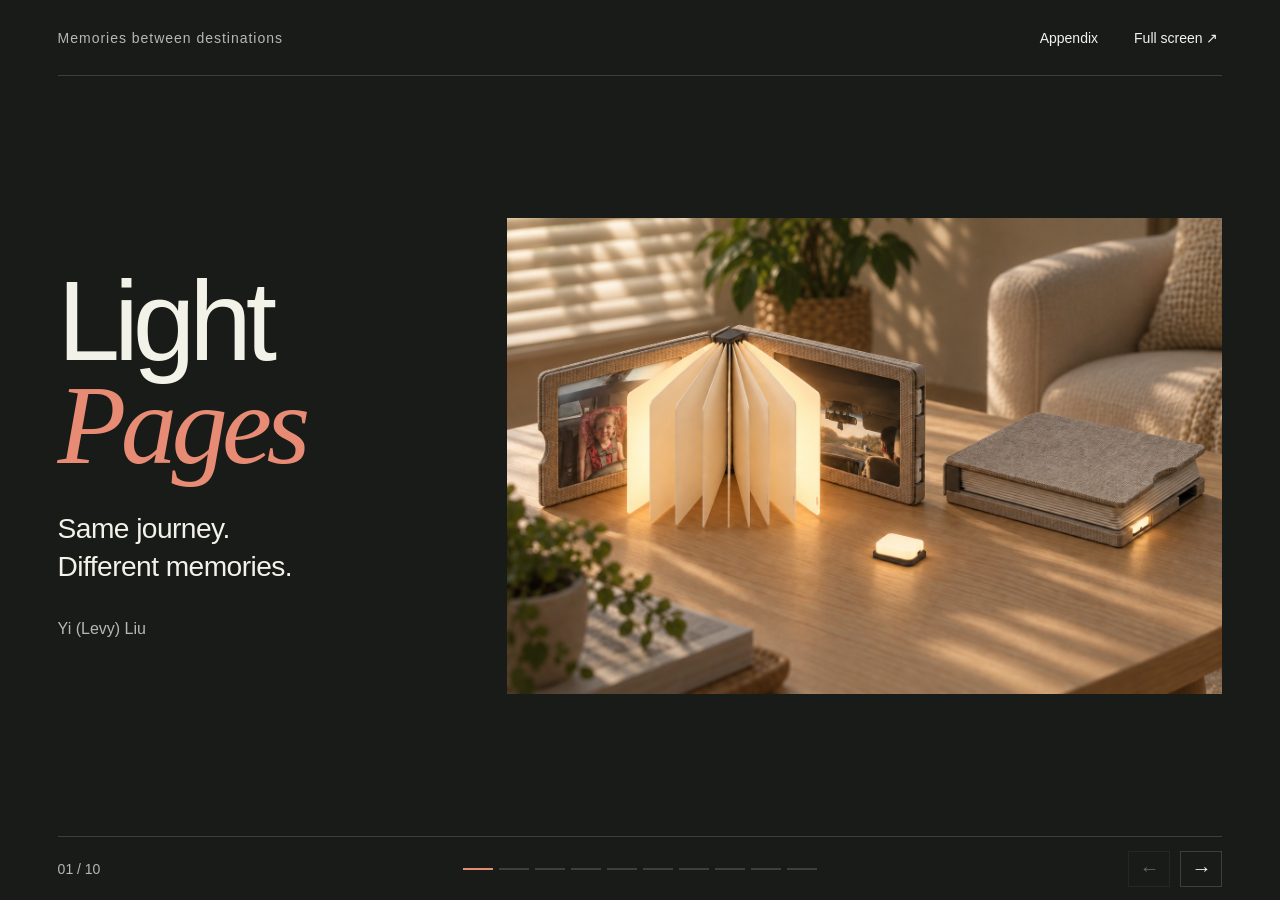
==== index.html @ c3d24982 "Publish Light Pages website" ====
<!doctype html>
<html lang="en">
<head>
  <meta charset="utf-8">
  <meta name="viewport" content="width=device-width, initial-scale=1">
  <meta name="theme-color" content="#191b19">
  <meta name="description" content="Light Pages by Yi (Levy) Liu. A shape-changing textile concept for revisiting ordinary family journeys through light and two perspectives.">
  <title>Light Pages — Yi (Levy) Liu</title>
  <meta name="light-pages-version" content="presentation-and-update-v1">
  <link rel="icon" href="data:,">
  <link rel="stylesheet" href="styles.css">
  <link rel="stylesheet" href="update.css">
  <script src="serial.js" defer></script>
  <script src="app.js" defer></script>
  <script src="update.js" defer></script>
  <script type="importmap">{"imports":{"three":"./three.module.js"}}</script>
  <script type="module" src="page-turn.js"></script>
</head>
<body>
  <a class="skip" href="#slides">Skip to presentation</a>
  <header class="topbar">
    <a id="chapter-title" class="chapter-title" href="#1" aria-label="Return to the cover">Memories between destinations</a>
    <div class="top-actions"><button id="appendix-open" class="quiet">Appendix</button><button id="fullscreen" class="quiet" aria-label="Enter fullscreen">Full screen ↗</button></div>
  </header>
  <main id="slides" tabindex="-1">
    <section class="slide hero is-active" data-label="Memories between destinations" aria-label="Slide 1, Light Pages">
      <div class="hero-copy"><h1>Light<br><em>Pages</em></h1><p class="hero-subtitle">Same journey.<br>Different memories.</p><p class="author">Yi (Levy) Liu</p></div>
      <figure class="hero-image"><img src="home.jpg" alt="Light Pages concept in a home: fabric covers, glowing pages, two image displays and small removable modules" width="1536" height="1024" fetchpriority="high"></figure>
    </section>
    <section class="slide image-slide mood" data-label="From memory to atmosphere" aria-label="Slide 2, Moodboard" hidden>
      <figure class="full-figure"><img src="moodboard.jpg" alt="Complete Memories Between Destinations moodboard: lived memory, sensory translation and product language" data-zoom></figure>
    </section>
    <section class="slide question" data-label="The design question" aria-label="Slide 3, How might we" hidden>
      <h2 class="hmw">How might we use <em>shape-changing textiles</em> to help families revisit car journeys through each other’s eyes?</h2>
    </section>
    <section class="slide exploration" data-label="Finding a familiar gesture" aria-label="Slide 4, Original sketches" hidden>
      <div class="sketch-stage" id="sketch-stage">
        <div class="sketch-grid">
          <button class="sketch-card chosen" id="focus-book" aria-label="Focus on Road Book Light" aria-pressed="false"><img src="sketch-1.jpg" alt="Original Road Book Light sketch"></button>
          <button class="sketch-card" data-sketch="2" aria-label="Enlarge Rearview Fold sketch"><img src="sketch-2.jpg" alt="Original Rearview Fold sketch"></button>
          <button class="sketch-card" data-sketch="3" aria-label="Enlarge Together Light sketch"><img src="sketch-3.jpg" alt="Original Together Light sketch"></button>
          <button class="sketch-card" data-sketch="4" aria-label="Enlarge Family Grip Handle sketch"><img src="sketch-4.jpg" alt="Original Family Grip Handle sketch"></button>
          <button class="sketch-card" data-sketch="5" aria-label="Enlarge Window Memory Shade sketch"><img src="sketch-5.jpg" alt="Original Window Memory Shade sketch"></button>
          <button class="sketch-card" data-sketch="6" aria-label="Enlarge Backseat Horizon Organizer sketch"><img src="sketch-6.jpg" alt="Original Backseat Horizon Organizer sketch"></button>
          <button class="sketch-card" data-sketch="7" aria-label="Enlarge Growing Rest Headrest sketch"><img src="sketch-7.jpg" alt="Original Growing Rest Headrest sketch"></button>
        </div>
        <button id="sketch-focus-close" class="quiet" hidden>All sketches ↙</button>
      </div>
    </section>
    <section class="slide image-slide product" data-label="The memory book" aria-label="Slide 5, Final concept" hidden>
      <figure class="full-figure"><img src="home.jpg" alt="Final home concept showing the open memory book, closed book and removable module" data-zoom></figure>
    </section>
    <section class="slide image-slide story" data-label="Keep. Revisit. Discover." aria-label="Slide 6, Full storyboard" hidden>
      <figure class="full-figure"><img src="storyboard.jpg" alt="Full nine-panel storyboard: fit two modules before travelling, spend time together, return modules to the book, open and select a page, discover both views and remember together" data-zoom></figure>
    </section>
    <section class="slide demo" data-label="A way back into the memory" aria-label="Slide 7, Interactive demonstration" hidden>
      <div class="demo-stage" id="demo-stage" data-stage="idle" aria-label="Memory and light simulation">
        <figure class="book-simulator" aria-describedby="book-state-description">
          <img src="book-idle.png" data-book-state="idle" alt="Light Pages model: both screens and light pages off" aria-hidden="false">
          <img src="book-A.png" data-book-state="A" alt="Light Pages model: left screen shows the child and left outer page glows" aria-hidden="true">
          <img src="book-B.png" data-book-state="B" alt="Light Pages model: right screen shows the road and right outer page glows" aria-hidden="true">
          <img src="book-compare.png" data-book-state="compare" alt="Light Pages model: both screens display photos and both outer pages glow" aria-hidden="true">
          <figcaption id="book-state-description" class="sr-only">Both displays are blank and both light pages are off.</figcaption>
        </figure>
      </div>
      <div class="demo-bottom">
        <div class="demo-actions" role="group" aria-label="Revisit a memory"><button data-stage="A" data-light="A">Revisit <span aria-hidden="true">↗</span></button><button data-stage="B" data-light="B">Another view <span aria-hidden="true">↗</span></button><button data-stage="compare" data-light="C">Compare <span aria-hidden="true">↔</span></button></div>
        <div class="connection-bar"><span class="connection-state" id="mode-label">Simulation</span><button id="turn-mode" class="quiet" disabled>Loading page turn…</button><button id="reset-demo" class="quiet" data-stage="idle" data-light="0">Reset / lights off</button><button id="hardware-open" class="quiet">Arduino setup ↗</button></div>
      </div>
      <p id="demo-announcement" class="sr-only" role="status" aria-live="polite">Simulation. No photo selected.</p>
    </section>
    <section class="slide closing" data-label="A memory entry point" aria-label="Slide 8, Thank you" hidden>
      <div><h2>Thank <em>you.</em></h2></div><figure><img src="moment-3.jpg" alt="A family gathered around the memory book, its fabric back facing us"></figure>
    </section>
    <section class="slide presentation-record" data-label="Presentation &amp; feedback" aria-label="Slide 9, Presentation and feedback" hidden>
      <div class="record-grid">
        <button class="record-card record-video" data-video="presentation-video-1.mp4" data-title="In-class presentation · Clip 01" aria-label="Play presentation video 1">
          <img src="presentation-video-1-poster.jpg" alt="In-class presentation, video 1" loading="lazy"><span class="play-mark" aria-hidden="true">▶</span><span class="record-caption">Presentation <span>01 · 0:22 ↗</span></span>
        </button>
        <button class="record-card record-video" data-video="presentation-video-2.mp4" data-title="In-class presentation · Clip 02" aria-label="Play presentation video 2">
          <img src="presentation-video-2-poster.jpg" alt="In-class presentation, video 2" loading="lazy"><span class="play-mark" aria-hidden="true">▶</span><span class="record-caption">Presentation <span>02 · 0:18 ↗</span></span>
        </button>
        <button class="record-card" data-photo="presentation-photo-1.jpg" data-title="The presentation desk" aria-label="Enlarge presentation desk photo"><img src="presentation-photo-1.jpg" alt="Presentation desk with prototype, laptop, sketches and feedback notes" loading="lazy"><span class="record-caption">On the desk <span>↗</span></span></button>
        <button class="record-card" data-photo="presentation-photo-2.jpg" data-title="Class feedback · Form and pages" aria-label="Enlarge feedback photo 1"><img src="presentation-photo-2.jpg" alt="Class feedback notes next to the Road Book Light sketch" loading="lazy"><span class="record-caption">Feedback / 01 <span>↗</span></span></button>
        <button class="record-card" data-photo="presentation-photo-3.jpg" data-title="Class feedback · Light and the physical prototype" aria-label="Enlarge feedback photo 2"><img src="presentation-photo-3.jpg" alt="Feedback on the connection between physical lights and the presentation demo" loading="lazy"><span class="record-caption">Feedback / 02 <span>↗</span></span></button>
        <button class="record-card" data-photo="presentation-photo-4.jpg" data-title="Class feedback · Shared memories and perspectives" aria-label="Enlarge feedback photo 3"><img src="presentation-photo-4.jpg" alt="Feedback notes about shared memories, perspectives and the prototype" loading="lazy"><span class="record-caption">Feedback / 03 <span>↗</span></span></button>
      </div>
      <p class="record-hint">In the classroom · September 28, 2026 <span>Click to enlarge or play</span></p>
    </section>
    <section class="slide design-update" data-label="Design update · One book, two perspectives" aria-label="Slide 10, Interactive design update" hidden>
      <iframe id="updated-model" data-src="model.html" title="Interactive full-bleed Light Pages accordion model" aria-label="Drag to rotate Light Pages and discover two different photos" loading="lazy"></iframe>
    </section>
  </main>
  <footer class="presentation-nav"><span id="slide-count">01 / 10</span><nav id="slide-dots" aria-label="Presentation slides"></nav><div class="nav-end"><button id="prev" aria-label="Previous slide">←</button><button id="next" aria-label="Next slide">→</button></div></footer>
  <dialog id="record-dialog" aria-labelledby="record-title"><div class="record-dialog-heading"><h2 id="record-title"></h2><button id="record-close" class="close-button" aria-label="Close media viewer">×</button></div><div class="record-media"><img id="record-large" alt="" hidden><video id="record-player" controls playsinline preload="none" hidden></video></div><a id="record-original" class="quiet" target="_blank" rel="noreferrer">Open media in a new tab ↗</a></dialog>
  <dialog id="hardware-dialog"><div class="hardware-heading"><h2>Arduino setup</h2><button id="hardware-close" class="close-button" aria-label="Close Arduino setup">×</button></div><p id="demo-status" role="status" aria-live="polite">Screen only. No physical lights are connected.</p><div class="hardware-actions"><button id="connect" class="primary">Connect Arduino</button><button id="disconnect" class="quiet" hidden>Disconnect safely</button><button id="rehearsal" class="quiet" hidden>Continue with simulation</button></div><div class="setup-details"><p>Use Chrome and the local launcher. Upload the included V2 two-light sketch; close Arduino Serial Monitor before connecting.</p><p>Disconnect the servo’s power and signal; disengage its drive before opening the book by hand. Keep each LED’s series resistor. Only D6 and D11 are used.</p><p>V2 firmware required. Revisit → left / A / D6. Another view → right / B / D11. Compare → both on. Board acknowledgement confirms a command, not measured light output.</p><p>The on-screen glow is an illustrative memory cue, not a recorded light trace. These photos illustrate the concept, not one synchronised journey. No recording runs on this page.</p></div></dialog>
  <dialog id="appendix"><div class="appendix-header"><div><p class="eyebrow">LIGHT PAGES / DESIGN ARCHIVE</p><h2>Appendix</h2></div><div><a id="pdf-link" class="quiet" href="Light_Pages_Pitch_Appendix.pdf" download>Earlier PDF · 6-page pitch</a><button id="appendix-close" class="close-button" aria-label="Close appendix">×</button></div></div><div id="appendix-content"></div></dialog>
  <dialog id="image-dialog"><button id="image-close" class="close-button" aria-label="Close enlarged image">×</button><img id="image-large" src="moodboard.jpg" alt=""><p id="image-caption"></p></dialog>
  <div id="toast" role="status" hidden></div>
</body>
</html>
---- styles.css ----
:root{color-scheme:dark;--bg:#191b19;--panel:#242724;--ink:#f3f2e9;--muted:#b5b9b1;--line:#3b403a;--orange:#e88b74;--paper:#f8f7f3;--head:76px;--foot:64px;font-family:Arial,Helvetica,sans-serif;font-size:16px;color:var(--ink);background:var(--bg)}
*{box-sizing:border-box}body{margin:0}button,a{touch-action:manipulation;color:inherit}button{font:inherit;cursor:pointer;background:transparent;border:1px solid var(--line);border-radius:0}button:disabled{opacity:.35;cursor:default}button:hover:not(:disabled){border-color:var(--orange);color:var(--orange)}button:focus-visible,a:focus-visible,[role=button]:focus-visible{outline:2px solid var(--orange);outline-offset:5px}a{text-underline-offset:5px}img{display:block;max-width:100%;height:auto}figure,p,h1,h2,h3{margin:0}h1,h2,h3{font-weight:400}em{font-family:Georgia,'Times New Roman',serif;font-weight:400;color:var(--orange)}p{line-height:1.6}[hidden]{display:none!important}.sr-only{position:absolute;width:1px;height:1px;padding:0;margin:-1px;overflow:hidden;clip-path:inset(50%);white-space:nowrap;border:0}.skip{position:fixed;top:-100px;background:var(--paper);color:#191b19;padding:16px;z-index:20}.skip:focus{top:0}.quiet{border:0;padding:10px 4px;font-size:.875rem;background:transparent;text-decoration:none}.quiet:hover{color:var(--orange)}
.topbar{height:var(--head);margin:0 4.5vw;display:flex;align-items:center;justify-content:space-between;gap:24px;border-bottom:1px solid var(--line)}.chapter-title{color:var(--muted);font-size:.875rem;letter-spacing:.07em;text-decoration:none}.top-actions{display:flex;gap:28px;align-items:center}.slide{height:calc(100svh - var(--head) - var(--foot));min-height:480px;padding:4vh 4.5vw;display:flex;flex-direction:column}.slide.is-active{animation:arrive .3s ease-out}@keyframes arrive{from{opacity:.45;transform:translateY(5px)}to{opacity:1;transform:none}}
.hero{display:grid;grid-template-columns:.78fr 1.4fr;gap:4vw;align-items:center}.hero-copy h1{font-size:clamp(5rem,8.8vw,9.5rem);line-height:.91;letter-spacing:-.055em}.hero-copy h1 em{letter-spacing:-.05em}.hero-subtitle{font-size:clamp(1.4rem,2.2vw,2rem);line-height:1.35;margin-top:34px;letter-spacing:-.02em}.author{font-size:1rem;color:var(--muted);margin-top:30px}.hero-image{width:100%}.hero-image img{width:100%;max-height:calc(100svh - 220px);object-fit:contain}
.image-slide{padding-top:2.3vh;padding-bottom:2.3vh;align-items:center;justify-content:center}.full-figure{height:100%;width:100%;display:flex;justify-content:center;align-items:center;min-height:0}.full-figure img{width:100%;height:100%;object-fit:contain}.full-figure img[data-zoom]{cursor:zoom-in}.question{justify-content:center;padding-left:9vw;padding-right:9vw}.hmw{font-size:clamp(2rem,3.65vw,3.8rem);line-height:1.3;letter-spacing:-.035em;max-width:27em}.hmw em{font-style:normal;font-family:inherit}
.exploration{padding-top:3vh;padding-bottom:3vh}.sketch-stage{width:100%;height:100%;position:relative;min-height:0}.sketch-grid{display:grid;height:100%;grid-template-columns:repeat(4,minmax(0,1fr));grid-template-rows:repeat(2,minmax(0,1fr));gap:18px}.sketch-card{padding:8px;background:var(--paper);border:1px solid #ffffff20;min-height:0;overflow:hidden;transition:opacity .4s,filter .4s,transform .4s,border-color .3s}.sketch-card img{width:100%;height:100%;object-fit:contain}.sketch-card.chosen{grid-column:1;grid-row:1/3;border:2px solid var(--orange);position:relative;z-index:1}.sketch-card:hover:not(:disabled){transform:translateY(-3px)}.sketch-stage.is-focused .sketch-card:not(.chosen){opacity:.11;filter:grayscale(1);pointer-events:none}.sketch-stage.is-focused .chosen{position:absolute;width:64%;height:100%;left:18%;top:0;box-shadow:0 12px 60px #0006;animation:focus-sketch .45s ease-out}.sketch-stage.is-focused .chosen:hover{transform:none}#sketch-focus-close{position:absolute;bottom:0;right:0;color:var(--orange);z-index:2}@keyframes focus-sketch{from{opacity:.5;transform:scale(.92)}to{opacity:1;transform:scale(1)}}
.demo{padding-top:3vh;padding-bottom:2vh;gap:22px}.demo-stage{position:relative;flex:1;min-height:0;isolation:isolate;background:#20231f;overflow:hidden}.light-field{position:absolute;inset:0;z-index:-1;overflow:hidden}.light-wash{position:absolute;inset:0;background:radial-gradient(ellipse at 50% 78%,#e88b741e,transparent 65%);transition:background .8s}.light-trace{position:absolute;bottom:15%;width:6%;height:67%;background:linear-gradient(90deg,#e88b74aa,#f9d6b9,#e88b7466);filter:blur(2px);opacity:.06;border-radius:50%;transition:opacity .8s,box-shadow .8s;box-shadow:0 0 25px #e88b7410}.trace-b{left:13%}.trace-a{right:13%}.demo-stage[data-stage=B] .trace-b,.demo-stage[data-stage=A] .trace-a{opacity:.95;box-shadow:0 0 35px 15px #e88b7460,0 0 110px 55px #e88b7438}.demo-stage[data-stage=B] .light-wash{background:radial-gradient(ellipse at 12% 55%,#e88b7440,transparent 70%)}.demo-stage[data-stage=A] .light-wash{background:radial-gradient(ellipse at 88% 55%,#e88b7440,transparent 70%)}.memory-images{width:100%;height:100%;display:grid;grid-template-columns:1fr;align-items:center;padding:24px 24% 24px 27%;gap:24px}.demo-stage[data-stage=A] .memory-images{padding:24px 27% 24px 10%}.view-card{height:100%;min-height:0;display:flex;align-items:center;justify-content:center;animation:arrive .5s ease}.view-card img{width:100%;height:100%;object-fit:contain;filter:saturate(.78);max-height:100%;box-shadow:none}.demo-stage[data-stage=compare]{background:var(--bg)}.demo-stage[data-stage=compare] .memory-images{grid-template-columns:1fr 1fr;padding:18px 0;gap:3vw}.demo-stage[data-stage=compare] .light-field{opacity:0}.demo-stage[data-stage=idle] .light-trace{height:38%;width:2%;bottom:25%;opacity:.14}.demo-bottom{display:flex;justify-content:space-between;gap:24px;align-items:center;flex-wrap:wrap}.demo-actions{display:flex;gap:12px}.demo-actions button{padding:15px 20px;min-width:145px;font-size:1rem;display:flex;align-items:center;justify-content:space-between;gap:28px}.demo-actions button.selected{border-color:var(--orange);background:var(--orange);color:#191b19}.demo-actions button span{font-size:1.25rem}.connection-bar{display:flex;gap:18px;align-items:center;flex-wrap:wrap}.connection-state{font-size:.875rem;color:var(--muted);display:flex;align-items:center;gap:7px}.connection-state:before{content:'';width:5px;height:5px;background:var(--muted);border-radius:50%}.connection-state[data-mode=hardware]{color:var(--orange)}.connection-state[data-mode=hardware]:before{background:var(--orange)}.connection-state[data-mode=error]{color:#ffb99e}
.closing{display:grid;grid-template-columns:1fr 1.15fr;align-items:center;gap:7vw;padding-left:8vw;padding-right:8vw}.closing h2{font-size:clamp(4rem,6.5vw,7rem);line-height:1.05;letter-spacing:-.05em}.closing h2 em{display:block}.closing img{width:100%;max-height:58vh;object-fit:contain}
.presentation-nav{height:var(--foot);margin:0 4.5vw;border-top:1px solid var(--line);display:grid;grid-template-columns:1fr auto 1fr;align-items:center;gap:24px}#slide-count{font-size:.875rem;color:var(--muted);font-variant-numeric:tabular-nums}#slide-dots{display:flex;align-items:center;gap:6px}#slide-dots button{width:30px;height:32px;border:0;position:relative;padding:0}#slide-dots button:after{content:'';display:block;height:2px;background:var(--line);width:100%}#slide-dots button[aria-current=true]:after{background:var(--orange)}#slide-dots button:hover:after{background:var(--ink)}.nav-end{display:flex;justify-content:flex-end;gap:10px}.nav-end button{width:42px;height:36px;font-size:1.25rem}
dialog{border:1px solid var(--line);background:var(--bg);color:var(--ink);padding:0;max-width:none}dialog::backdrop{background:#10120fd9;backdrop-filter:blur(4px)}.close-button{width:42px;height:42px;font-size:1.8rem;flex:0 0 42px}.eyebrow{font-size:.875rem;letter-spacing:.09em;color:var(--muted);line-height:1.5}.small-note{font-size:.875rem;line-height:1.6;color:var(--muted)}#appendix{width:94vw;height:91svh;max-height:94svh}.appendix-header{display:flex;justify-content:space-between;align-items:center;padding:24px 32px;border-bottom:1px solid var(--line);position:sticky;top:0;background:var(--bg);z-index:1}.appendix-header h2{font-size:2rem;margin-top:8px}.appendix-header>div:last-child{display:flex;align-items:center;gap:30px}#appendix-content{padding:32px}.archive-section{padding-bottom:48px;margin-bottom:36px;border-bottom:1px solid var(--line)}.archive-section h3{font-size:1.75rem;margin-bottom:12px}.archive-section>p{color:var(--muted);max-width:70em;margin-bottom:24px}.archive-section>img{width:100%;max-height:650px;object-fit:contain;cursor:zoom-in}.archive-grid{display:grid;grid-template-columns:repeat(2,1fr);gap:26px}.archive-grid img{width:100%;max-height:500px;object-fit:contain;cursor:zoom-in}.archive-grid figcaption{margin-top:10px;font-size:.875rem;color:var(--muted);line-height:1.5}.archive-text-grid{display:grid;grid-template-columns:1fr 1fr;gap:40px}.archive-text-grid h4{font-size:1rem}.archive-text-grid p,.archive-text-grid li{line-height:1.6;font-size:1rem;margin-bottom:10px}.pending-note{border-left:3px solid var(--orange);padding:16px 20px;background:var(--panel)}#image-dialog{width:94vw;height:94svh;padding:30px;overflow:auto}#image-dialog>.close-button{position:absolute;right:18px;top:18px;z-index:1;background:var(--bg)}#image-large{width:100%;height:calc(94svh - 115px);object-fit:contain}#image-caption{text-align:center;margin-top:12px;font-size:.875rem;line-height:1.5;color:var(--muted)}#hardware-dialog{width:min(610px,92vw);max-height:90svh;padding:28px;overflow:auto}.hardware-heading{display:flex;align-items:center;justify-content:space-between;gap:24px;margin-bottom:24px}.hardware-heading h2{font-size:1.75rem}#demo-status{font-size:1rem;color:var(--orange);min-height:52px}.hardware-actions{display:flex;flex-wrap:wrap;gap:14px;align-items:center;margin:20px 0}.primary{padding:14px 20px;background:var(--orange);color:#191b19}.primary:hover:not(:disabled){color:#191b19;background:#f0b29f}.setup-details{border-top:1px solid var(--line);padding-top:20px;color:var(--muted)}.setup-details p{font-size:.875rem;margin-bottom:14px}#toast{position:fixed;bottom:82px;left:50%;transform:translateX(-50%);padding:12px 20px;background:var(--paper);color:var(--bg);font-size:.875rem;z-index:10;max-width:90vw}body.modal-open{overflow:hidden}
@media(max-height:800px) and (min-width:1001px){:root{--head:62px;--foot:58px}.slide{padding-top:3vh;padding-bottom:3vh;min-height:0}.hero-copy h1{font-size:8vw}.hero-subtitle{margin-top:24px}.author{margin-top:24px}.image-slide{padding-top:2vh;padding-bottom:2vh}.demo{gap:16px;padding-top:2vh;padding-bottom:2vh}.demo-actions button{padding:12px 16px;min-width:130px}.connection-bar{gap:12px}.demo-bottom{gap:14px}.hero-image img{max-height:calc(100svh - 174px)}}
@media(max-width:1100px){.demo-bottom{justify-content:center}.demo-actions{justify-content:center}.connection-bar{justify-content:center}.hmw{font-size:clamp(2rem,3.6vw,3rem)}.hero-copy h1{font-size:8.8vw}.top-actions{gap:18px}.sketch-grid{gap:12px}}
@media(max-width:720px){:root{--head:68px;--foot:64px}.topbar{margin:0 20px;gap:12px}.chapter-title{font-size:.875rem;letter-spacing:0;max-width:65%;line-height:1.3}.top-actions #fullscreen{display:none}.slide{height:auto;min-height:calc(100svh - var(--head) - var(--foot));padding:30px 20px;gap:26px}.hero{display:flex;justify-content:center;align-items:stretch}.hero-copy h1{font-size:4.7rem;line-height:.95}.hero-copy h1 br{display:none}.hero-subtitle{font-size:1.45rem;margin-top:22px}.hero-subtitle br{display:none}.author{margin-top:16px}.hero-image img{max-height:none}.image-slide{justify-content:center}.full-figure{height:auto}.full-figure img{height:auto;max-height:72svh;object-fit:contain}.question{padding:35px 24px}.hmw{font-size:2rem;line-height:1.34;letter-spacing:-.025em}.sketch-stage{height:640px}.sketch-grid{grid-template-columns:repeat(2,minmax(0,1fr));grid-template-rows:repeat(4,minmax(0,1fr));gap:10px}.sketch-card.chosen{grid-row:auto;grid-column:auto}.sketch-stage.is-focused .chosen{left:0;top:0;width:100%;height:88%}.demo-stage{height:420px;flex:none}.memory-images,.demo-stage[data-stage=A] .memory-images{padding:25px 14%}.trace-b{left:3%}.trace-a{right:3%}.demo-stage[data-stage=compare] .memory-images{grid-template-columns:1fr;grid-template-rows:1fr 1fr;padding:0;gap:14px}.demo-bottom{gap:20px}.demo-actions{gap:8px;width:100%}.demo-actions button{padding:12px 9px;min-width:0;flex:1;font-size:.875rem;gap:6px}.demo-actions button span{display:none}.connection-bar{gap:12px}.closing{display:flex;justify-content:center}.closing h2{font-size:4.5rem}.closing h2 em{display:inline}.closing img{max-height:none}.presentation-nav{margin:0;padding:0 20px;position:sticky;bottom:0;background:var(--bg);z-index:3;gap:8px;grid-template-columns:auto 1fr auto}#slide-dots{justify-content:center;gap:4px}#slide-dots button{width:15px}.nav-end{gap:6px}.nav-end button{width:34px}.appendix-header{padding:18px;gap:16px}.appendix-header>div:last-child{gap:10px}.appendix-header a{max-width:100px;font-size:.875rem}.appendix-header .eyebrow{font-size:.875rem}.appendix-header h2{font-size:1.5rem}#appendix-content{padding:20px}.archive-grid,.archive-text-grid{grid-template-columns:1fr}.archive-section h3{font-size:1.5rem}.archive-section{padding-bottom:28px}#image-dialog{padding:14px}}
@media(prefers-reduced-motion:reduce){*{animation:none!important;transition:none!important;scroll-behavior:auto!important}}
.sketch-card.chosen{grid-column:auto;grid-row:auto}
.light-trace{width:.8%;border-radius:3px;filter:blur(3px)}
.demo-stage[data-stage=compare] .view-card{background:var(--panel);padding:12px}
@media(max-width:720px){.hero-copy h1 br,.hero-subtitle br{display:initial}}
body.paper-theme{color-scheme:light;--bg:#faf9f6;--panel:#eeede8;--ink:#242823;--muted:#5f655c;--line:#d6d8cf;color:var(--ink);background:var(--bg)}
body.paper-theme .topbar,body.paper-theme .presentation-nav{color:var(--ink);background:var(--bg)}
body.paper-theme .image-slide{padding-top:12px;padding-bottom:12px}
.mood .full-figure{overflow:hidden}
.mood .full-figure img{width:100%;height:auto;max-height:none;flex-shrink:0;mix-blend-mode:multiply}
.story .full-figure img{mix-blend-mode:multiply}
.demo-stage,.demo-stage[data-stage=compare]{background:radial-gradient(ellipse at 50% 76%,#dba07835 0%,#b987581a 42%,#20231f00 77%),#20231f}
.demo-stage::before,.demo-stage::after{content:'';position:absolute;inset:0;pointer-events:none;opacity:0;transition:opacity .95s ease-in-out}
.demo-stage::before{background:radial-gradient(ellipse at 28% 68%,#e88b7422,transparent 62%)}
.demo-stage::after{background:radial-gradient(ellipse at 72% 68%,#e88b7422,transparent 62%)}
.demo-stage[data-stage=A]::before,.demo-stage[data-stage=B]::after,.demo-stage[data-stage=compare]::before,.demo-stage[data-stage=compare]::after{opacity:1}
.book-simulator{position:relative;z-index:1;width:100%;height:100%;animation:book-breathe 7s ease-in-out infinite;will-change:transform}
.book-simulator img{position:absolute;inset:0;width:100%;height:100%;object-fit:contain;filter:drop-shadow(0 20px 25px #0005);opacity:0;pointer-events:none;transition:opacity .9s ease-in-out}
.book-simulator img[data-book-state=idle],.book-simulator img[aria-hidden=false]{opacity:1}
@keyframes book-breathe{0%,100%{transform:translateY(3px) rotate(-.12deg)}50%{transform:translateY(-3px) rotate(.12deg)}}
.demo-actions button{transition:background-color .45s ease,border-color .45s ease,color .45s ease}
@media(max-width:720px){.mood .full-figure img{max-height:none}.demo-stage{height:360px}}
@media(prefers-reduced-motion:reduce){.book-simulator{animation:none;will-change:auto}.book-simulator img,.demo-stage::before,.demo-stage::after,.demo-actions button{transition:none}}
.book-live{position:absolute;inset:0;z-index:2;pointer-events:none;opacity:0;transition:opacity .6s ease}
.book-live canvas{display:block;width:100%;height:100%}
.demo-stage.webgl-ready .book-live{opacity:1}
.demo-stage.webgl-ready .book-simulator{opacity:0;animation:none}
.book-simulator{transition:opacity .6s ease}
#turn-mode{color:var(--orange)}
.demo-actions button{min-width:132px}
.connection-bar{gap:12px}
@media(max-width:720px){.demo-actions button{min-width:0}}
@media(prefers-reduced-motion:reduce){.book-live,.book-simulator{transition:none}}
---- update.css ----
/* Additions only. The first eight slides keep their approved layout and styling. */
.presentation-record{gap:16px;padding-top:3vh;padding-bottom:2vh}
.record-grid{display:grid;grid-template-columns:1fr 1fr 1.1fr 1.1fr;grid-template-rows:repeat(2,minmax(0,1fr));gap:16px;min-height:0;flex:1}
.record-card{position:relative;overflow:hidden;min-height:0;padding:0;background:#20221f;border:1px solid var(--line);text-align:left;transition:border-color .2s,transform .2s}
.record-card:hover{transform:translateY(-3px)}
.record-card img{width:100%;height:100%;object-fit:contain;padding-bottom:35px}
.record-video{grid-row:1/3}
.record-video:nth-child(1){grid-column:1}
.record-video:nth-child(2){grid-column:2}
.record-caption{position:absolute;bottom:0;left:0;right:0;height:35px;padding:8px 12px;background:var(--panel);color:var(--ink);display:flex;justify-content:space-between;gap:8px;font-size:.75rem;letter-spacing:.025em}
.record-caption span{color:var(--muted)}
.play-mark{position:absolute;left:50%;top:50%;transform:translate(-50%,-50%);width:49px;height:49px;border:1px solid #f3f2e966;border-radius:50%;background:#191b19aa;color:var(--ink);display:grid;place-items:center;font-size:17px;padding-left:3px;backdrop-filter:blur(4px)}
.record-card:hover .play-mark{color:var(--orange);border-color:var(--orange)}
.record-hint{display:flex;justify-content:space-between;color:var(--muted);font-size:.75rem;gap:15px}
.design-update{padding-top:2vh;padding-bottom:2vh}
#updated-model{width:100%;height:100%;border:0;min-height:0;flex:1;background:radial-gradient(ellipse at 50% 85%,#e88b7414,transparent 65%)}
#record-dialog{width:94vw;height:94svh;padding:20px 26px;overflow:auto}
.record-dialog-heading{display:flex;align-items:center;justify-content:space-between;gap:20px}
.record-dialog-heading h2{font-size:1rem;color:var(--muted)}
.record-media{height:calc(94svh - 135px);display:flex;justify-content:center;align-items:center;padding:12px 0}
.record-media img,.record-media video{height:100%;width:100%;object-fit:contain;display:block}
#record-original{display:block;width:max-content;max-width:100%}
@media(max-width:900px){.record-grid{gap:10px}.record-caption{padding:8px;font-size:.7rem}}
@media(max-width:720px){.record-grid{grid-template-columns:repeat(2,minmax(0,1fr));grid-template-rows:300px 240px 240px;flex:none}.record-video{grid-row:1}.record-hint{flex-direction:column;gap:3px}.design-update{height:calc(100svh - var(--head) - var(--foot));min-height:500px;padding:20px 12px;gap:0}#record-dialog{padding:14px}.record-media{height:calc(94svh - 140px)}}
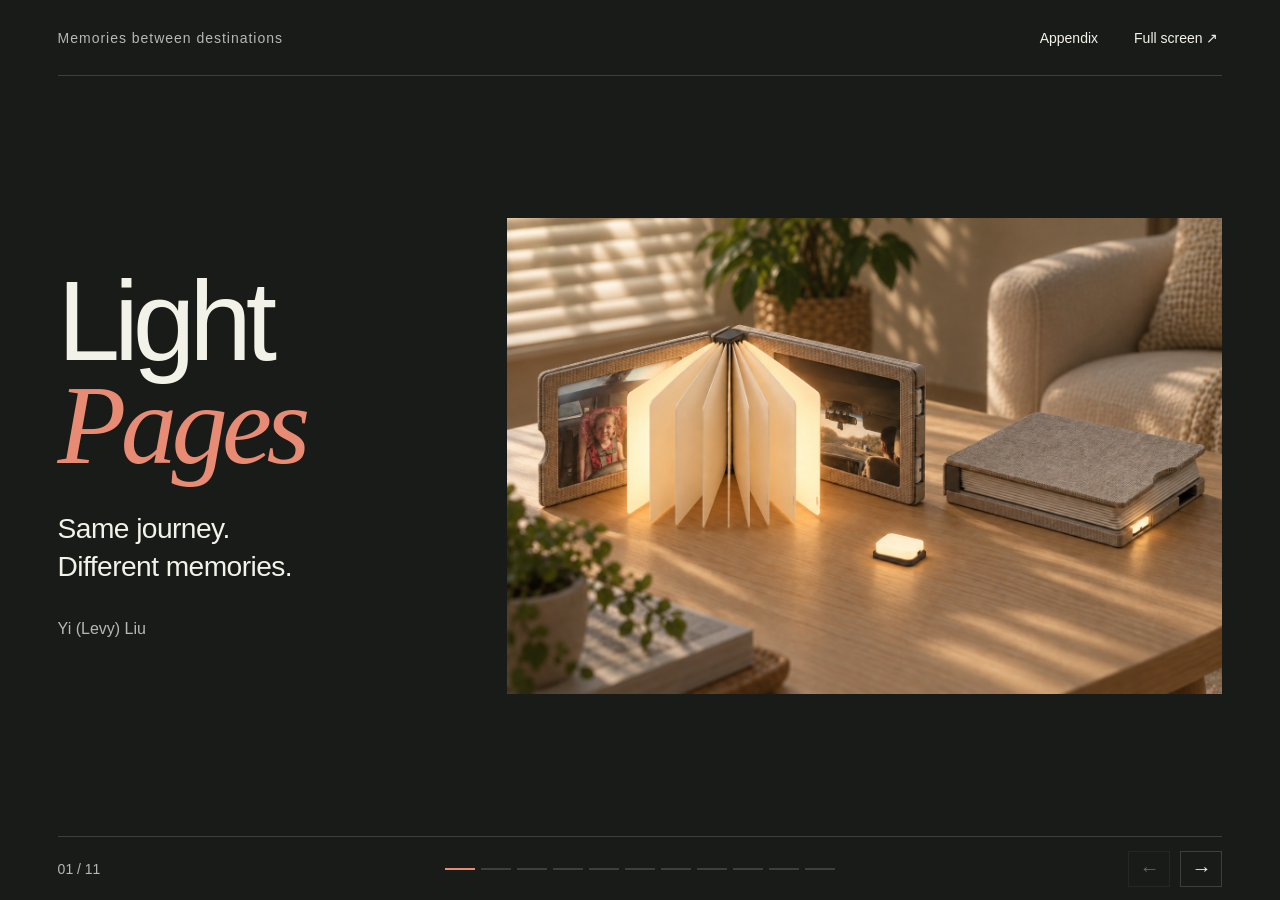
==== commit eabc8ce5: "Add form study and slow lighting" ====
--- a/index.html
+++ b/index.html
@@ -6,13 +6,13 @@
   <meta name="theme-color" content="#191b19">
   <meta name="description" content="Light Pages by Yi (Levy) Liu. A shape-changing textile concept for revisiting ordinary family journeys through light and two perspectives.">
   <title>Light Pages — Yi (Levy) Liu</title>
-  <meta name="light-pages-version" content="presentation-and-update-v1">
+  <meta name="light-pages-version" content="form-study-and-slow-light-v2">
   <link rel="icon" href="data:,">
   <link rel="stylesheet" href="styles.css">
-  <link rel="stylesheet" href="update.css">
+  <link rel="stylesheet" href="update.css?v=2">
   <script src="serial.js" defer></script>
   <script src="app.js" defer></script>
-  <script src="update.js" defer></script>
+  <script src="update.js?v=2" defer></script>
   <script type="importmap">{"imports":{"three":"./three.module.js"}}</script>
   <script type="module" src="page-turn.js"></script>
 </head>
@@ -87,11 +87,14 @@
       </div>
       <p class="record-hint">In the classroom · September 28, 2026 <span>Click to enlarge or play</span></p>
     </section>
-    <section class="slide design-update" data-label="Design update · One book, two perspectives" aria-label="Slide 10, Interactive design update" hidden>
-      <iframe id="updated-model" data-src="model.html" title="Interactive full-bleed Light Pages accordion model" aria-label="Drag to rotate Light Pages and discover two different photos" loading="lazy"></iframe>
+    <section class="slide design-update" data-label="Form study · Seeing from two sides" aria-label="Slide 10, Continuous accordion form study" hidden>
+      <iframe id="form-study-model" class="interactive-model" data-src="accordion.html?v=2" title="Interactive continuous accordion form study" aria-label="Drag the continuous accordion to explore how two photos alternate across its folds" loading="lazy"></iframe>
+    </section>
+    <section class="slide design-update" data-label="Design update · One book, two perspectives" aria-label="Slide 11, Interactive design update" hidden>
+      <iframe id="updated-model" data-src="model.html?v=2" title="Interactive full-bleed Light Pages accordion model" aria-label="Drag to rotate Light Pages and discover two different photos" loading="lazy"></iframe>
     </section>
   </main>
-  <footer class="presentation-nav"><span id="slide-count">01 / 10</span><nav id="slide-dots" aria-label="Presentation slides"></nav><div class="nav-end"><button id="prev" aria-label="Previous slide">←</button><button id="next" aria-label="Next slide">→</button></div></footer>
+  <footer class="presentation-nav"><span id="slide-count">01 / 11</span><nav id="slide-dots" aria-label="Presentation slides"></nav><div class="nav-end"><button id="prev" aria-label="Previous slide">←</button><button id="next" aria-label="Next slide">→</button></div></footer>
   <dialog id="record-dialog" aria-labelledby="record-title"><div class="record-dialog-heading"><h2 id="record-title"></h2><button id="record-close" class="close-button" aria-label="Close media viewer">×</button></div><div class="record-media"><img id="record-large" alt="" hidden><video id="record-player" controls playsinline preload="none" hidden></video></div><a id="record-original" class="quiet" target="_blank" rel="noreferrer">Open media in a new tab ↗</a></dialog>
   <dialog id="hardware-dialog"><div class="hardware-heading"><h2>Arduino setup</h2><button id="hardware-close" class="close-button" aria-label="Close Arduino setup">×</button></div><p id="demo-status" role="status" aria-live="polite">Screen only. No physical lights are connected.</p><div class="hardware-actions"><button id="connect" class="primary">Connect Arduino</button><button id="disconnect" class="quiet" hidden>Disconnect safely</button><button id="rehearsal" class="quiet" hidden>Continue with simulation</button></div><div class="setup-details"><p>Use Chrome and the local launcher. Upload the included V2 two-light sketch; close Arduino Serial Monitor before connecting.</p><p>Disconnect the servo’s power and signal; disengage its drive before opening the book by hand. Keep each LED’s series resistor. Only D6 and D11 are used.</p><p>V2 firmware required. Revisit → left / A / D6. Another view → right / B / D11. Compare → both on. Board acknowledgement confirms a command, not measured light output.</p><p>The on-screen glow is an illustrative memory cue, not a recorded light trace. These photos illustrate the concept, not one synchronised journey. No recording runs on this page.</p></div></dialog>
   <dialog id="appendix"><div class="appendix-header"><div><p class="eyebrow">LIGHT PAGES / DESIGN ARCHIVE</p><h2>Appendix</h2></div><div><a id="pdf-link" class="quiet" href="Light_Pages_Pitch_Appendix.pdf" download>Earlier PDF · 6-page pitch</a><button id="appendix-close" class="close-button" aria-label="Close appendix">×</button></div></div><div id="appendix-content"></div></dialog>
--- a/update.css
+++ b/update.css
@@ -13,7 +13,7 @@
 .record-card:hover .play-mark{color:var(--orange);border-color:var(--orange)}
 .record-hint{display:flex;justify-content:space-between;color:var(--muted);font-size:.75rem;gap:15px}
 .design-update{padding-top:2vh;padding-bottom:2vh}
-#updated-model{width:100%;height:100%;border:0;min-height:0;flex:1;background:radial-gradient(ellipse at 50% 85%,#e88b7414,transparent 65%)}
+#updated-model,.interactive-model{width:100%;height:100%;border:0;min-height:0;flex:1;background:radial-gradient(ellipse at 50% 85%,#e88b7414,transparent 65%)}
 #record-dialog{width:94vw;height:94svh;padding:20px 26px;overflow:auto}
 .record-dialog-heading{display:flex;align-items:center;justify-content:space-between;gap:20px}
 .record-dialog-heading h2{font-size:1rem;color:var(--muted)}
